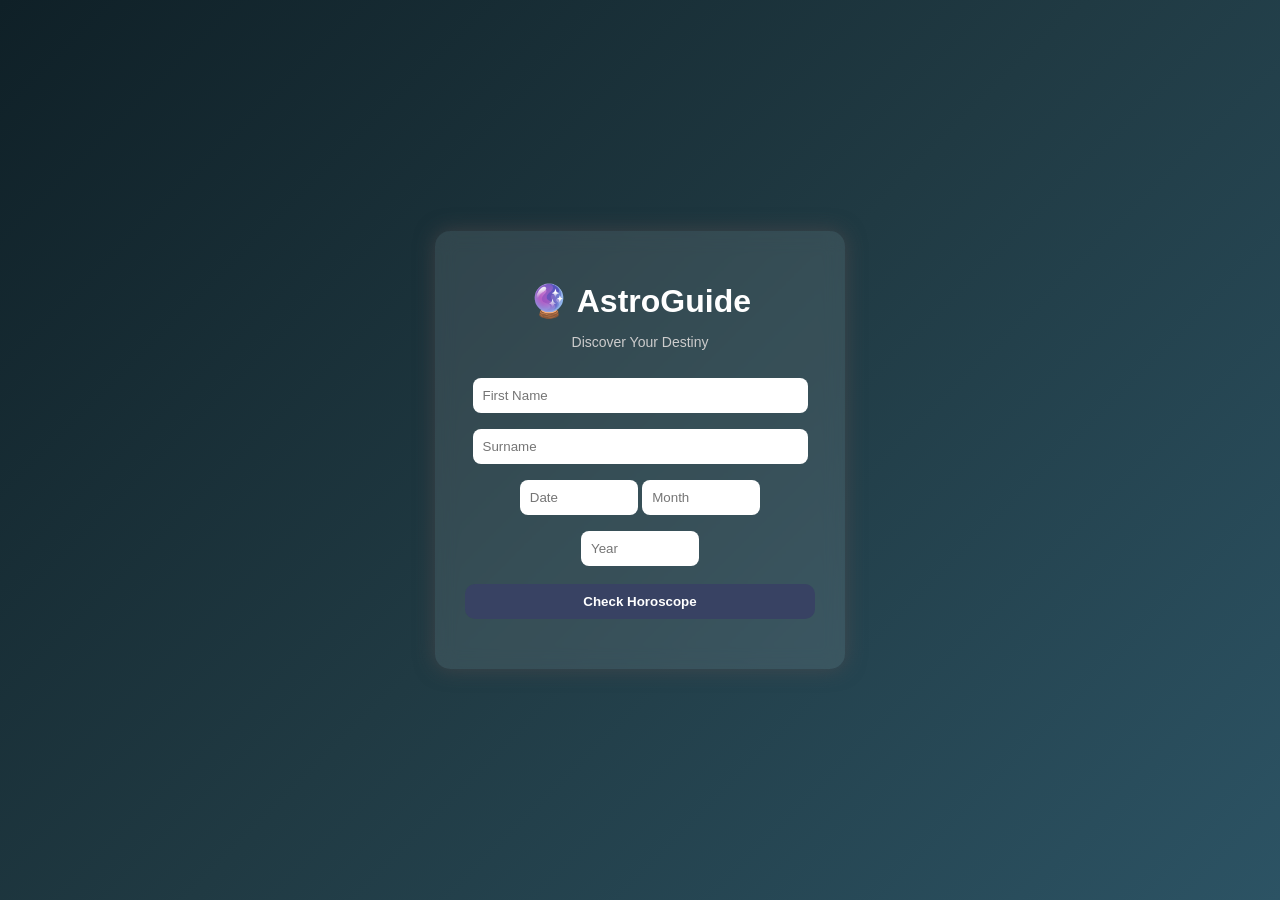
==== 1.html @ 8b1bf842 "first commit" ====
<!DOCTYPE html>
<html lang="en">
<head>
  <meta charset="UTF-8">
  <title>AstroGuide</title>
  <link rel="stylesheet" href="1.css">
</head>
<body>

<div class="container">
  <h1>🔮 AstroGuide</h1>
  <p class="tagline">Discover Your Destiny</p>

  <form id="astroForm">
    <input type="text" placeholder="First Name" id="fname" required>
    <input type="text" placeholder="Surname" id="lname" required>

    <div class="dob">
      <input type="number" placeholder="Date" id="date" min="1" max="31" required>
      <input type="number" placeholder="Month" id="month" min="1" max="12" required>
      <input type="number" placeholder="Year" id="year" required>
    </div>

    <button type="submit">Check Horoscope</button>
  </form>

  <div id="result" class="result"></div>
</div>

<script src="1.js"></script>
</body>
</html>
---- 1.css ----
body {
  margin: 0;
  font-family: Arial, sans-serif;
  background: linear-gradient(135deg, #0f2027, #203a43, #2c5364);
  color: white;
  display: flex;
  justify-content: center;
  align-items: center;
  height: 100vh;
}

.container {
  background: rgba(255,255,255,0.1);
  padding: 30px;
  border-radius: 15px;
  text-align: center;
  width: 350px;
  backdrop-filter: blur(10px);
  box-shadow: 0 0 20px rgba(97, 79, 79, 0.5);
}

h1 {
  margin-bottom: 5px;
}

.tagline {
  font-size: 14px;
  color: #ccc;
  margin-bottom: 20px;
}

input {
  width: 90%;
  padding: 10px;
  margin: 8px 0;
  border: none;
  border-radius: 8px;
  outline: none;
}

.dob input {
  width: 28%;
}

button {
  width: 100%;
  padding: 10px;
  background: #384263;
  border: none;
  border-radius: 10px;
  color: white;
  font-weight: bold;
  cursor: pointer;
  margin-top: 10px;
}

button:hover {
  background: #374970;
}

.result {
  margin-top: 20px;
  font-size: 16px;
}
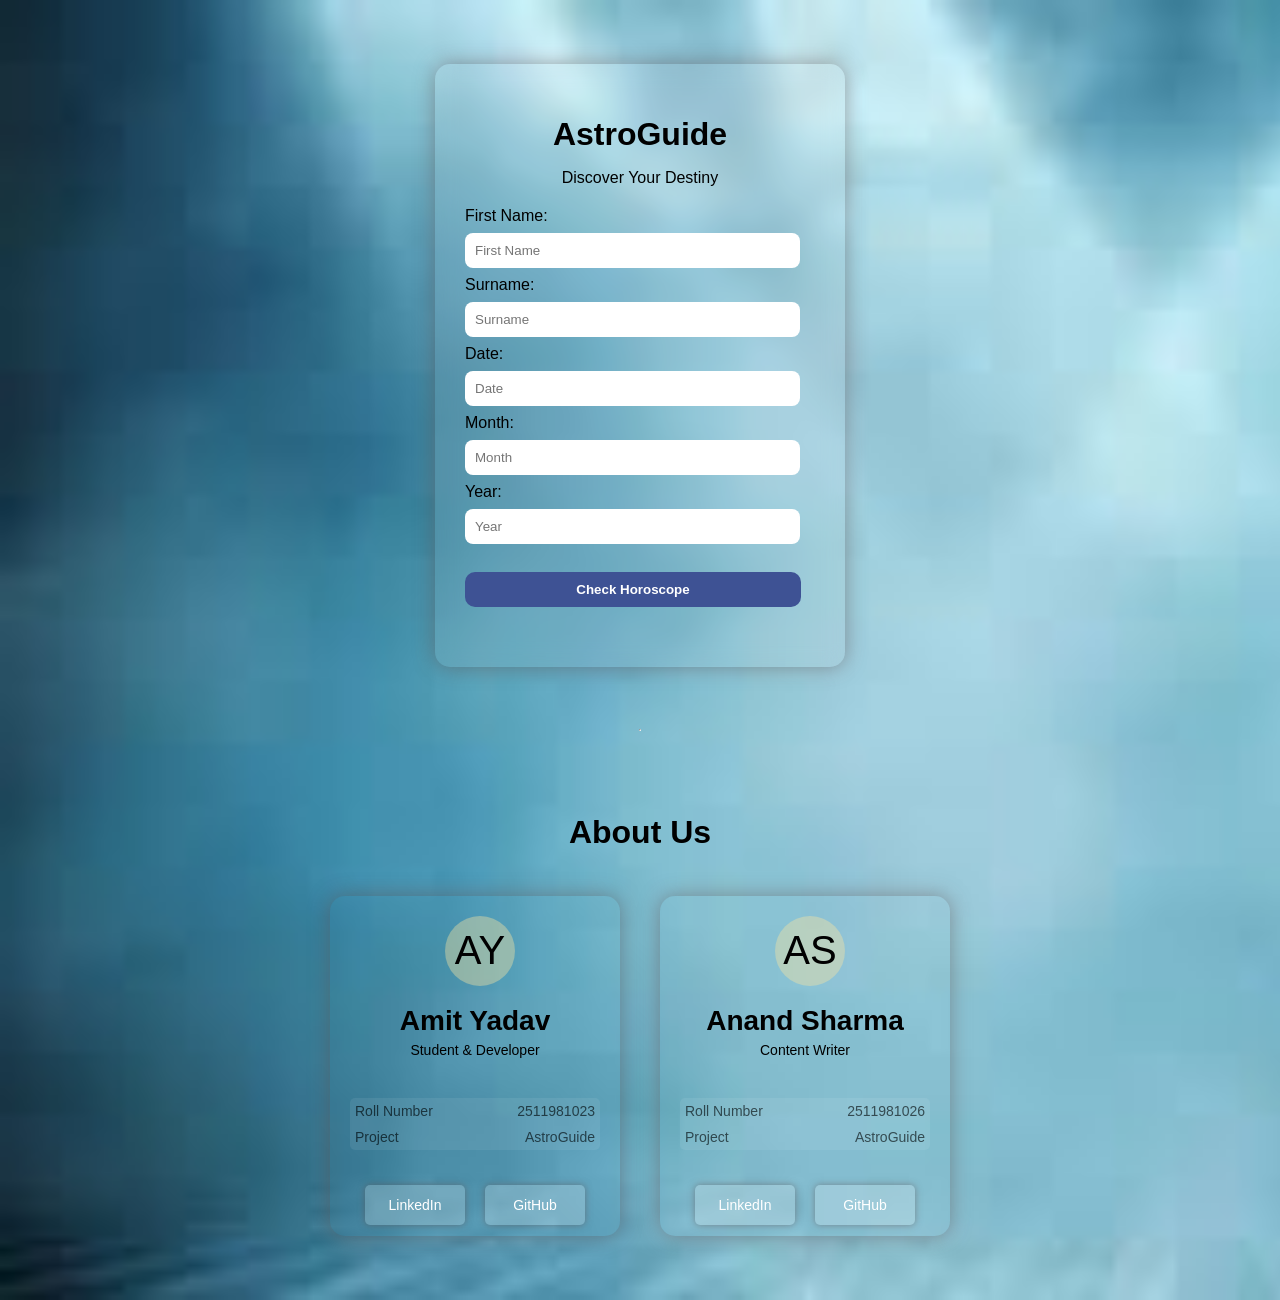
==== commit 7faf4386: "second commit" ====
--- a/1.html
+++ b/1.html
@@ -6,26 +6,103 @@
   <link rel="stylesheet" href="1.css">
 </head>
 <body>
-
 <div class="container">
-  <h1>🔮 AstroGuide</h1>
+  <h1>AstroGuide</h1>
   <p class="tagline">Discover Your Destiny</p>
 
   <form id="astroForm">
+    <label for="fname">First Name:
     <input type="text" placeholder="First Name" id="fname" required>
+    </label>
+    <label for="lname">Surname:
     <input type="text" placeholder="Surname" id="lname" required>
+    </label>
 
-    <div class="dob">
+    <!-- <div class="dob"> -->
+      <label for="date">Date:
       <input type="number" placeholder="Date" id="date" min="1" max="31" required>
+      </label>
+      <label for="month">Month:
       <input type="number" placeholder="Month" id="month" min="1" max="12" required>
+      </label>
+      <label for="year">Year:
       <input type="number" placeholder="Year" id="year" required>
-    </div>
+      </label>
+    <!-- </div> -->
 
     <button type="submit">Check Horoscope</button>
   </form>
 
   <div id="result" class="result"></div>
+
 </div>
+<br><br><br><hr><br><br>
+<br>
+
+<!-- ✅ ABOUT SECTION START -->
+ <h1>About Us</h1>
+ <div id="about">
+  
+  
+  <div id="per">
+    <div id="avtar">AY</div>
+    <div><h1>Amit Yadav</h1>
+    <span>Student & Developer</span></div>
+    <div id="roll">
+      <span>Roll Number</span>
+      <span>2511981023</span>
+    </div>
+    <div id="project">
+      <span>Project</span>
+      <span>AstroGuide</span>
+    </div>
+    <div id="profile">
+      <div id="git"><a href="https://www.linkedin.com/in/amit-yadav-9bb040386?utm_source=share_via&utm_content=profile&utm_medium=member_android" target="_blank">LinkedIn</a></div>
+      <div id="git"><a href="https://github.com/amityadav" target="_blank">GitHub</a></div>
+    </div>
+  </div>
+  <div id="per">
+    <div id="avtar">AS</div>
+    <h1>Anand Sharma</h1>
+    <span>Content Writer</span>
+    <div id="roll">
+      <span>Roll Number</span>
+      <span>2511981026</span>
+    </div>
+    <div id="project">
+      <span>Project</span>
+      <span>AstroGuide</span>
+    </div>
+    <div id="profile">
+      <div id="git"><a href="https://linkedin.com/in/anand-sharma" target="_blank">LinkedIn</a></div>
+      <div id="git"><a href="https://github.com/anandsharma" target="_blank">GitHub</a></div>
+    </div>
+  </div>
+ </div>
+<!-- <section id="about" class="about-section">
+  <div class="about-container">
+    <h2>About AstroGuide</h2>
+
+    <p>
+      AstroGuide is a fun and interactive astrology web app that gives you
+      personalized zodiac insights, compliments, and life advice.
+    </p>
+
+    <p>
+      It is designed to spread positivity and help you feel motivated every day
+      with simple predictions and recommendations.
+    </p>
+
+    <p>
+      Created by <b>Amit</b>, a passionate beginner in web development who loves
+      building creative and meaningful projects.
+    </p>
+
+    <p class="highlight">
+      ✨ "Your destiny is created by your actions, not just your stars."
+    </p>
+  </div>
+</section> -->
 
 <script src="1.js"></script>
 </body>
--- a/1.css
+++ b/1.css
@@ -2,21 +2,32 @@
   margin: 0;
   font-family: Arial, sans-serif;
   background: linear-gradient(135deg, #0f2027, #203a43, #2c5364);
-  color: white;
+  color:black;
   display: flex;
   justify-content: center;
   align-items: center;
-  height: 100vh;
+  height: 1300px;
+  background-image: url([data-uri]);
+
+  background-repeat: no-repeat;
+  background-size: cover;
+  flex-direction: column;
+}
+
+h1, 
+.tagline {
+  text-align: center;
 }
 
 .container {
-  background: rgba(255,255,255,0.1);
+  background: rgba(236, 227, 227, 0.1);
   padding: 30px;
   border-radius: 15px;
-  text-align: center;
+  /* text-align: center; */
   width: 350px;
   backdrop-filter: blur(10px);
   box-shadow: 0 0 20px rgba(97, 79, 79, 0.5);
+  z-index: 0.5;
 }
 
 h1 {
@@ -24,8 +35,8 @@
 }
 
 .tagline {
-  font-size: 14px;
-  color: #ccc;
+  font-size: 16px;
+  color: #000000;
   margin-bottom: 20px;
 }
 
@@ -38,27 +49,117 @@
   outline: none;
 }
 
-.dob input {
+/* .dob input {
   width: 28%;
-}
+} */
 
 button {
-  width: 100%;
+  width: 96%;
   padding: 10px;
-  background: #384263;
+  background: #3e5294;
   border: none;
   border-radius: 10px;
   color: white;
   font-weight: bold;
   cursor: pointer;
-  margin-top: 10px;
+  margin-top: 20px;
 }
 
 button:hover {
-  background: #374970;
+  background: #305095;
 }
 
 .result {
-  margin-top: 20px;
+  margin-top: 30px;
   font-size: 16px;
+  text-align: left;
+}
+
+#about{
+  margin-top: 40px;
+  font-size: 14px;
+  text-align: left;
+  display: flex;
+  gap: 40px;
+}
+
+#per{
+  width: 250px;
+  height: 300px;
+  /* border: 2px solid #3e5294; */
+  padding: 20px;
+  border-radius: 15px;
+  box-shadow: 0 0 20px rgba(97, 79, 79, 0.5);
+  text-align: center;
+}
+
+#roll{
+  margin-top: 40px;
+  /* font-size: 20px; */
+  /* border: 2px solid #3e5294; */
+  opacity: 0.6;
+  background:rgba(255, 255, 255, 0.12);
+  border-top-left-radius: 5px;
+  border-top-right-radius: 5px;
+  display: flex;
+  justify-content: space-between;
+  padding: 5px;
+
+}
+
+#project{
+  /* border: 2px solid #3e5294; */
+  /* background-color: #d2b8b8; */
+  z-index: 0.1;
+  opacity: 0.6;
+  background:rgba(255, 255, 255, 0.12);
+  border-bottom-left-radius: 5px;
+  border-bottom-right-radius: 5px;
+    display: flex;
+  justify-content: space-between;
+  padding: 5px;
+  margin-bottom: 30px;
+
+}
+
+#profile{
+  display: flex;
+  /* border: 2px solid #3e5294;   */
+  padding: 5px;
+  justify-content: space-around;
+}
+
+#git{
+  text-decoration: none;
+  /* border: 2px solid #3e5294; */
+  width: 90px;
+  height: 30px;
+  padding: 5px;
+  display: flex;
+  justify-content: center;
+  align-items: center;
+  border-radius: 5px;
+  background:rgba(255, 255, 255, 0.2);
+  color: rgb(255, 255, 255);
+  box-shadow: 0 0 7px rgba(97, 79, 79, 0.5);
+
+
+}
+
+a{
+  text-decoration: none;
+  color: white;
+}
+
+#avtar{
+  font-size: 40px;
+  width: 70px;
+  height: 70px;
+  /* border: 2px solid #3e5294; */
+  border-radius: 50%;
+  margin-left:95px ;
+  display: flex;
+  justify-content: center;
+  align-items: center;
+  background:rgba(247, 228, 161, 0.4);
 }
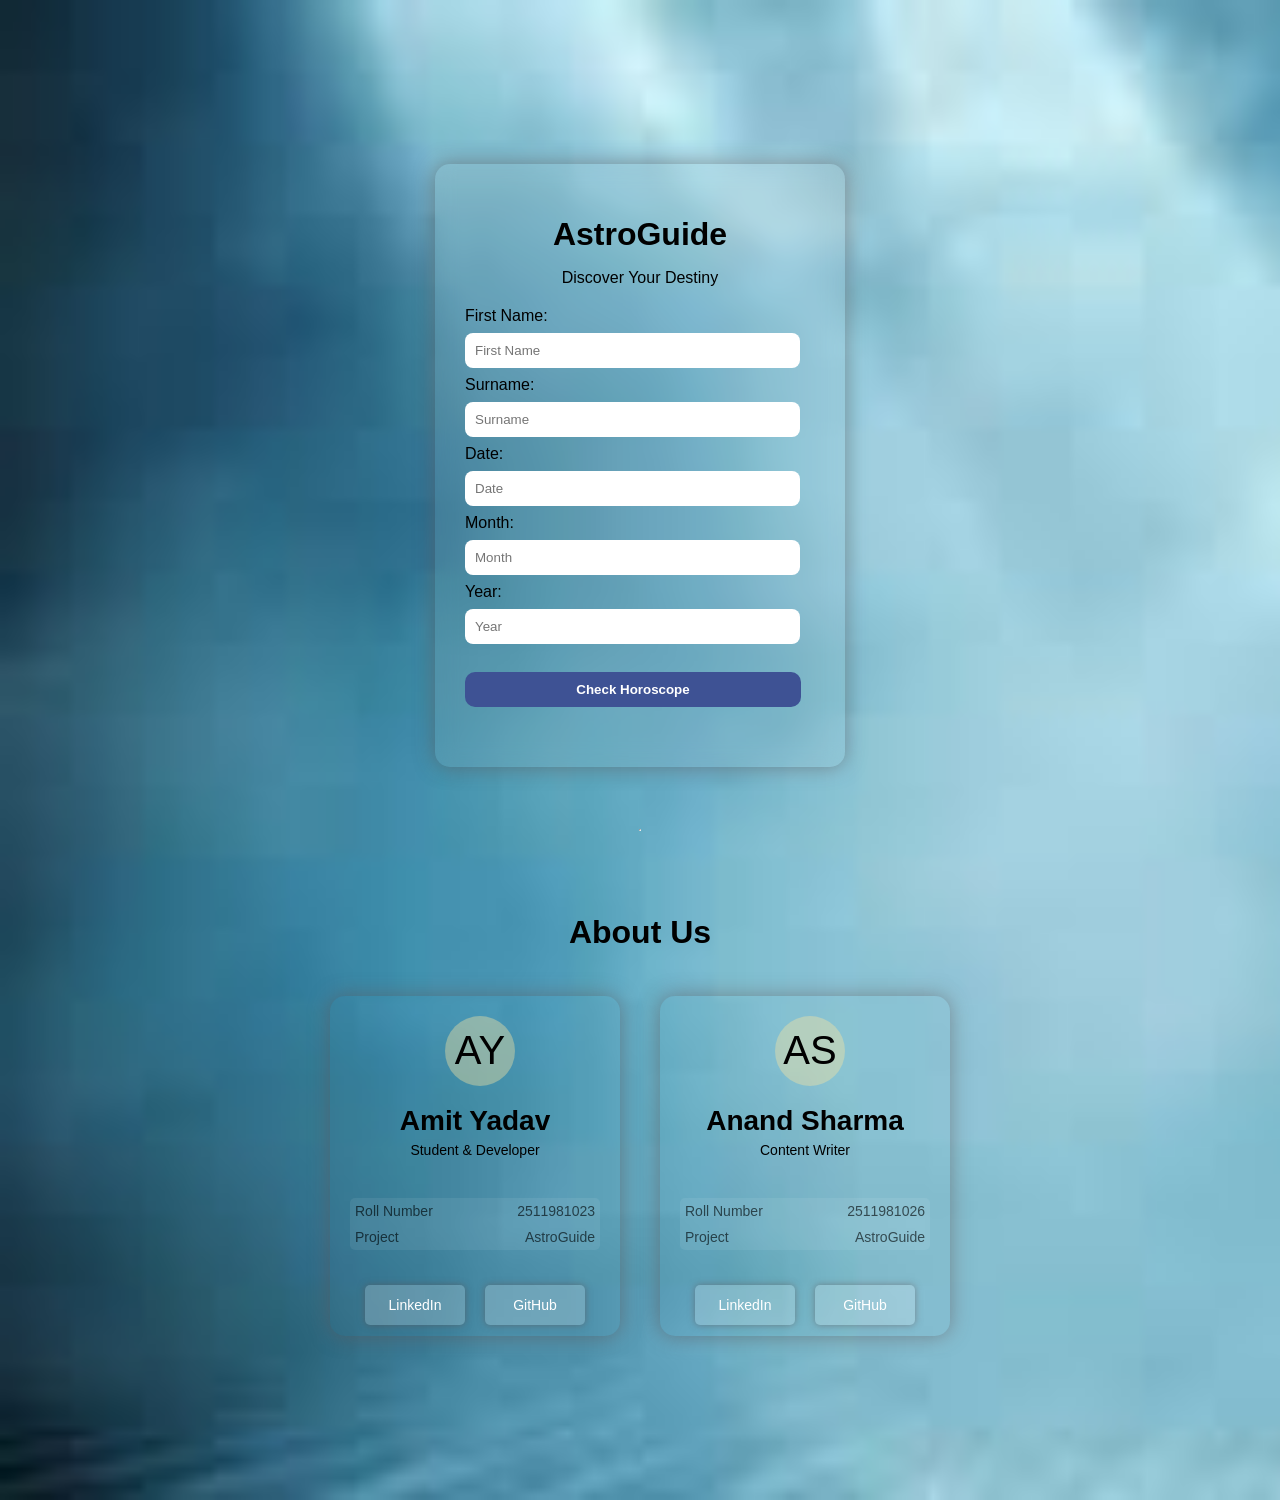
==== commit 4e40fe99: "last commited" ====
--- a/1.html
+++ b/1.html
@@ -35,6 +35,7 @@
 
   <div id="result" class="result"></div>
 
+
 </div>
 <br><br><br><hr><br><br>
 <br>
@@ -58,7 +59,7 @@
     </div>
     <div id="profile">
       <div id="git"><a href="https://www.linkedin.com/in/amit-yadav-9bb040386?utm_source=share_via&utm_content=profile&utm_medium=member_android" target="_blank">LinkedIn</a></div>
-      <div id="git"><a href="https://github.com/amityadav" target="_blank">GitHub</a></div>
+      <div id="git"><a href="https://github.com/Amit-yadav-01" target="_blank">GitHub</a></div>
     </div>
   </div>
   <div id="per">
@@ -79,31 +80,6 @@
     </div>
   </div>
  </div>
-<!-- <section id="about" class="about-section">
-  <div class="about-container">
-    <h2>About AstroGuide</h2>
-
-    <p>
-      AstroGuide is a fun and interactive astrology web app that gives you
-      personalized zodiac insights, compliments, and life advice.
-    </p>
-
-    <p>
-      It is designed to spread positivity and help you feel motivated every day
-      with simple predictions and recommendations.
-    </p>
-
-    <p>
-      Created by <b>Amit</b>, a passionate beginner in web development who loves
-      building creative and meaningful projects.
-    </p>
-
-    <p class="highlight">
-      ✨ "Your destiny is created by your actions, not just your stars."
-    </p>
-  </div>
-</section> -->
-
 <script src="1.js"></script>
 </body>
 </html>
--- a/1.css
+++ b/1.css
@@ -6,7 +6,7 @@
   display: flex;
   justify-content: center;
   align-items: center;
-  height: 1300px;
+  height: 1500px;
   background-image: url([data-uri]);
 
   background-repeat: no-repeat;
@@ -27,6 +27,8 @@
   width: 350px;
   backdrop-filter: blur(10px);
   box-shadow: 0 0 20px rgba(97, 79, 79, 0.5);
+  /* position: absolute;
+  top: 30px; */
   z-index: 0.5;
 }
 
@@ -73,6 +75,16 @@
   margin-top: 30px;
   font-size: 16px;
   text-align: left;
+  box-shadow: 0 0 20px rgba(97, 79, 79, 0.5);
+  border-radius: 15px;
+  /* padding: 10px; */
+  gap: 10px;
+  /* width:350px */
+  /* position: relative;
+
+  left: -10px; */
+  
+
 }
 
 #about{
